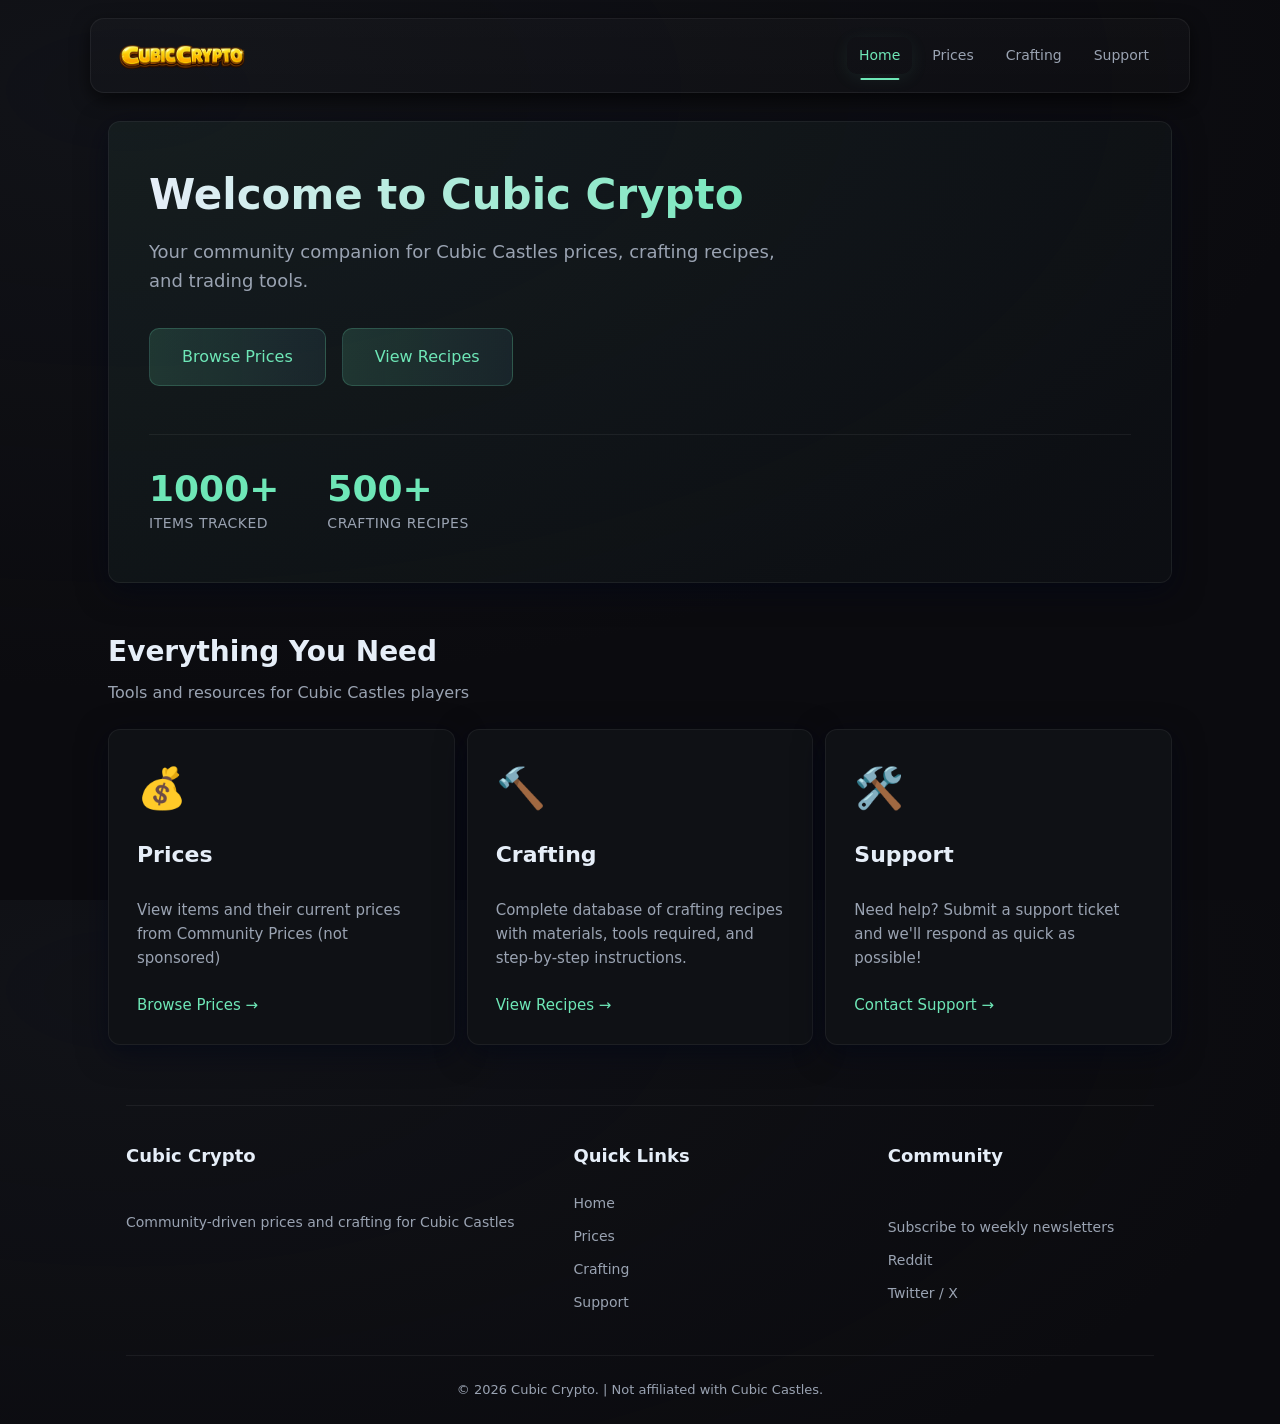
==== index.html @ 2d6f7032 "Footer Fixed" ====
<!DOCTYPE html>
<html lang="en">
<head>
  <meta charset="utf-8"/>
  <meta name="viewport" content="width=device-width,initial-scale=1"/>
  <title>Cubic Crypto - Community Prices & Crafting</title>
  <link rel="icon" href="assets/favicon.png" type="image/png">
  <link rel="stylesheet" href="styles.css"/>
  <script defer src="script.js"></script>
</head>
<body>
  <header class="site-header">
    <a href="#" class="brand"><img src="Cubic_Crypto_2.png" alt="Cubic Crypto PNG"></a>
    <button class="nav-toggle" aria-label="Toggle navigation" aria-expanded="false">
    </button>
    <nav class="nav">
      <a href="index.html" class="active">Home</a>
      <a href="prices.html">Prices</a>
      <a href="craft.html">Crafting</a>
      <a href="contact-support.html">Support</a>
    </nav>
  </header>

  <main class="container">
    <!-- Hero Section -->
    <section class="hero card">
      <div class="hero-content">
        <h1>Welcome to Cubic Crypto</h1>
        <p class="hero-subtitle">Your community companion for Cubic Castles prices, crafting recipes, and trading tools.</p>
        <div class="hero-actions">
          <a href="prices.html" class="btn-primary btn-large">Browse Prices</a>
          <a href="craft.html" class="btn-primary btn-large">View Recipes</a>
        </div>
      </div>
      <div class="hero-stats">
        <div class="stat-item">
          <span class="stat-number">1000+</span>
          <span class="stat-label">Items Tracked</span>
        </div>
        <div class="stat-item">
          <span class="stat-number">500+</span>
          <span class="stat-label">Crafting Recipes</span>
        </div>
      </div>
    </section>

    <!-- Section Title -->
    <div class="section-header">
      <h2>Everything You Need</h2>
      <p class="section-subtitle">Tools and resources for Cubic Castles players</p>
    </div>

    <!-- Features Grid -->
    <section class="grid features-grid">
      <article class="card feature-card">
        <div class="feature-icon">💰</div>
        <h2>Prices</h2>
        <p>View items and their current prices from Community Prices (not sponsored)</p>
        <a href="prices.html" class="card-link">Browse Prices →</a>
      </article>

      <article class="card feature-card">
        <div class="feature-icon">🔨</div>
        <h2>Crafting</h2>
        <p>Complete database of crafting recipes with materials, tools required, and step-by-step instructions.</p>
        <a href="craft.html" class="card-link">View Recipes →</a>
      </article>

      <article class="card feature-card">
        <div class="feature-icon">🛠️</div>
        <h2>Support</h2>
        <p>Need help? Submit a support ticket and we'll respond as quick as possible!</p>
        <a href="contact-support.html" class="card-link">Contact Support →</a>
      </article>
    </section>
  <footer class="site-footer">
    <div class="footer-content">
      <div class="footer-section">
        <h4>Cubic Crypto</h4>
        <br>
        <p>Community-driven prices and crafting for Cubic Castles</p>
      </div>
        <div class="footer-section">
            <h4>Quick Links</h4>
            <a href="index.html">Home</a>
            <a href="prices.html">Prices</a>
            <a href="craft.html">Crafting</a>
            <a href="contact-support.html">Support</a>
        </div>
      <div class="footer-section">
        <h4>Community</h4>
        <br>
        <a href="#">Subscribe to weekly newsletters</a>
        <a href="#">Reddit</a>
        <a href="#">Twitter / X</a>
      </div>
    </div>
    <div class="footer-bottom">
      <span>&copy; 2026 Cubic Crypto. | Not affiliated with Cubic Castles.</span>
    </div>
  </footer>
</body>
</html>
---- styles.css ----
:root{
  --bg: #0b0b0f;
  --card: #0f1115;
  --muted: #9aa3b2;
  --text: #e6eef8;
  --accent: #6ee7b7;
  --accent-2: linear-gradient(90deg,#6ee7b7,#7bd3ff);
  --border: rgba(255,255,255,0.06);
  --radius: 12px;
  --shadow: 0 6px 18px rgba(0,0,0,0.6);
  --glass: linear-gradient(180deg, rgba(255,255,255,0.02), rgba(255,255,255,0.01));
  --success: #10b981;
  --warning: #f59e0b;
  --danger: #ef4444;
}

/* Base Styles */
*{box-sizing:border-box}
html,body{height:100%}
body{
  margin:0;
  font-family: Inter, ui-sans-serif, system-ui, -apple-system, "Segoe UI", Roboto, "Helvetica Neue", Arial;
  background: radial-gradient(1200px 600px at 10% 10%, rgba(34,40,49,0.25), transparent), var(--bg);
  color:var(--text);
  -webkit-font-smoothing:antialiased;
  -moz-osx-font-smoothing:grayscale;
  line-height:1.5;
}

/* Container */
.container{
  max-width:1100px;
  margin:28px auto;
  padding:0 18px;
}

/* Header */
.site-header{
  display:flex;
  align-items:center;
  justify-content:space-between;
  gap:16px;
  padding:18px 28px;
  margin:18px auto 0;
  max-width:1100px;
  border-radius:14px;
  background: linear-gradient(180deg, rgba(255,255,255,0.02), rgba(255,255,255,0.01));
  box-shadow: var(--shadow);
  border:1px solid var(--border);
}
.brand{
  font-weight:700;
  font-size:18px;
  letter-spacing:0.4px;
  color:var(--text);
  text-decoration: none;
}
.brand img{
  height:24px;
  width:auto;
  vertical-align:middle;
}
.nav{
  display:flex;
  gap:8px;
}
.nav a{
  color:var(--muted);
  text-decoration:none;
  padding:8px 12px;
  border-radius:10px;
  transition: all .18s ease;
  font-size:14px;
  position:relative;
  overflow:visible;
}
.nav a:hover{ color:var(--text); background: rgba(255,255,255,0.02); }
.nav a.active{ color:var(--accent); box-shadow: 0 4px 18px rgba(110,231,183,0.08); }
.nav a::after{ 
  content: ''; 
  position:absolute; 
  left:50%; 
  bottom:-6px; 
  transform:translateX(-50%) scaleX(0); 
  width:60%; 
  height:2px; 
  background:var(--accent); 
  border-radius:2px; 
  transition: transform .18s ease; 
  transform-origin:center; 
  opacity:0.95; 
}
.nav a:hover::after, .nav a.active::after{ transform:translateX(-50%) scaleX(1); opacity:1; }

/* Nav Toggle (Hamburger) */
.nav-toggle{ 
  display:none; 
  background:transparent; 
  border:none; 
  padding:6px; 
  width:40px; 
  height:36px; 
  border-radius:8px; 
  cursor:pointer; 
  align-items:center; 
  justify-content:center; 
  flex-direction:column; 
}
.nav-toggle .bar{ 
  display:block; 
  width:18px; 
  height:2px; 
  background:var(--muted); 
  margin:3px 0; 
  border-radius:2px; 
  transition: transform .2s ease, opacity .2s ease; 
}
.nav-toggle.open .bar:nth-child(1){ transform: translateY(6px) rotate(45deg); }
.nav-toggle.open .bar:nth-child(2){ opacity:0; transform: scaleX(0); }
.nav-toggle.open .bar:nth-child(3){ transform: translateY(-6px) rotate(-45deg); }

/* Card */
.card{
  background: var(--card);
  border-radius: var(--radius);
  padding:18px;
  border:1px solid var(--border);
  box-shadow: 0 8px 30px rgba(2,6,23,0.6);
}

/* Section Header */
.section-header {
  margin: 48px 0 24px 0;
}
.section-header h2 {
  margin: 0 0 8px 0;
  font-size: 28px;
  color: var(--text);
}
.section-header .section-subtitle {
  color: var(--muted);
  font-size: 16px;
  margin: 0;
}

/* Hero Section */
.hero {
  padding: 48px 40px !important;
  margin-bottom: 20px;
  background: linear-gradient(135deg, rgba(110,231,183,0.05), rgba(123,211,255,0.02));
}
.hero-content {
  max-width: 650px;
}
.hero-content h1 {
  font-size: 42px;
  margin: 0 0 16px 0;
  line-height: 1.2;
  background: linear-gradient(90deg, var(--text), var(--accent));
  -webkit-background-clip: text;
  -webkit-text-fill-color: transparent;
  background-clip: text;
}
.hero-subtitle {
  font-size: 18px;
  color: var(--muted);
  margin-bottom: 32px;
  line-height: 1.6;
}
.hero-actions {
  display: flex;
  gap: 16px;
  flex-wrap: wrap;
}
.hero-stats {
  display: flex;
  gap: 48px;
  margin-top: 48px;
  padding-top: 36px;
  border-top: 1px solid var(--border);
}
.stat-item {
  display: flex;
  flex-direction: column;
  gap: 6px;
}
.stat-number {
  font-size: 36px;
  font-weight: 700;
  color: var(--accent);
  line-height: 1;
}
.stat-label {
  font-size: 14px;
  color: var(--muted);
  text-transform: uppercase;
  letter-spacing: 0.5px;
}

/* Buttons */
.btn-primary, .btn-secondary{
  padding:10px 20px;
  border-radius:10px;
  border:1px solid var(--border);
  cursor:pointer;
  font-weight:500;
  background:transparent;
  color:var(--text);
  text-decoration: none;
  font-size: 14px;
  transition: all .15s ease;
  display: inline-block;
}
.btn-primary{
  background: linear-gradient(90deg, rgba(110,231,183,0.12), rgba(123,211,255,0.06));
  color:var(--accent);
  border:1px solid rgba(110,231,183,0.18);
}
.btn-secondary{ 
  color:var(--muted);
  background: rgba(255,255,255,0.02);
}
.btn-primary:hover, .btn-secondary:hover{ 
  transform: translateY(-2px); 
  border-color: rgba(110,231,183,0.3);
}
.btn-large {
  padding: 16px 32px !important;
  font-size: 16px !important;
}

/* Features Grid */
.grid {
  display: grid;
  gap: 12px;
}
.features-grid {
  grid-template-columns: repeat(auto-fit, minmax(260px, 1fr));
  margin-top: 10px;
}
.feature-card {
  padding: 28px !important;
  display: flex;
  flex-direction: column;
  transition: transform 0.2s ease, box-shadow 0.2s ease;
}
.feature-card:hover {
  transform: translateY(-4px);
  box-shadow: 0 12px 40px rgba(0,0,0,0.4);
}
.feature-icon {
  font-size: 40px;
  margin-bottom: 20px;
}
.feature-card h2 {
  margin: 0 0 12px 0;
  font-size: 22px;
  color: var(--text);
}
.feature-card p {
  color: var(--muted);
  font-size: 15px;
  line-height: 1.6;
  margin-bottom: 24px;
  flex: 1;
}
.card-link {
  color: var(--accent);
  text-decoration: none;
  font-size: 15px;
  font-weight: 500;
  display: inline-block;
  margin-top: auto;
  transition: transform 0.15s ease;
}
.card-link:hover {
  transform: translateX(4px);
}
.coming-soon {
  display: inline-block;
  padding: 6px 14px;
  background: rgba(245, 158, 11, 0.1);
  color: var(--warning);
  border-radius: 6px;
  font-size: 12px;
  text-transform: uppercase;
  letter-spacing: 0.5px;
  margin-top: auto;
  align-self: flex-start;
  border: 1px solid rgba(245, 158, 11, 0.2);
}

/* Quick Actions Grid */
.quick-actions-grid {
  grid-template-columns: repeat(auto-fit, minmax(280px, 1fr));
}
.quick-action {
  padding: 28px !important;
  transition: transform 0.2s ease;
}
.quick-action:hover {
  transform: translateY(-2px);
}
.quick-action h3 {
  margin: 0 0 12px 0;
  font-size: 20px;
  color: var(--text);
}
.quick-action p {
  color: var(--muted);
  font-size: 15px;
  margin-bottom: 24px;
  line-height: 1.6;
}
.quick-action .btn-secondary {
  display: inline-block;
}

/* Footer */
.site-footer {
  max-width:1100px;
  margin:60px auto 28px;
  padding:0 18px;
}
.footer-content {
  display: grid;
  grid-template-columns: 1.5fr 1fr 1fr;
  gap: 48px;
  padding: 36px 0;
  border-top: 1px solid var(--border);
  border-bottom: 1px solid var(--border);
}
.footer-section h4 {
  color: var(--text);
  margin: 0 0 18px 0;
  font-size: 18px;
}
.footer-section p {
  color: var(--muted);
  font-size: 14px;
  line-height: 1.6;
  margin: 0;
}
.footer-section a {
  display: block;
  color: var(--muted);
  text-decoration: none;
  font-size: 14px;
  padding: 6px 0;
  transition: color 0.15s ease;
}
.footer-section a:hover {
  color: var(--accent);
}
.footer-bottom {
  text-align: center;
  padding: 24px 0;
  color: var(--muted);
  font-size: 13px;
}

/* Page Header (for other pages) */
.page-header{
  margin-bottom: 24px;
}
.page-header h1{
  margin:0 0 8px 0;
  font-size:28px;
}
.header-subtitle{
  color: var(--muted);
  margin: 0 0 16px 0;
  font-size: 15px;
}

/* Search */
.search-wrapper{ position:relative; margin:12px 0 16px 0; }
.search-bar{
  width:100%;
  padding:12px 44px 12px 14px;
  border-radius:10px;
  border:1px solid var(--border);
  background: rgba(255,255,255,0.01);
  color:var(--text);
  font-size:15px;
  box-shadow: inset 0 2px 6px rgba(0,0,0,0.4);
}
.search-bar:focus{ outline:none; border-color: rgba(110,231,183,0.9); }
.search-bar::placeholder{ color: var(--muted); opacity: 0.6; }
.clear-btn{
  position:absolute;
  right:10px;
  top:50%;
  transform:translateY(-50%);
  background:transparent;
  border:none;
  color:var(--muted);
  font-size:20px;
  cursor:pointer;
  padding:6px;
  border-radius:8px;
}
.clear-btn:hover{ color:var(--accent); }

/* Filter Bar */
.filter-bar{
  display: flex;
  flex-wrap: wrap;
  gap: 16px 24px;
  align-items: flex-end;
}
.filter-group{
  display: flex;
  flex-direction: column;
  gap: 6px;
  min-width: 140px;
}
.filter-group label{
  color: var(--muted);
  font-size: 12px;
  text-transform: uppercase;
  letter-spacing: 0.5px;
}
.select{
  padding:8px 10px;
  border-radius:8px;
  background: rgba(255,255,255,0.02);
  color:var(--text);
  border:1px solid var(--border);
  font-size: 14px;
  cursor: pointer;
}
.select:focus{ outline:none; border-color: var(--accent); }
.select option{ background: var(--card); color: var(--text); }

/* Stats Bar */
.stats-bar{
  display: flex;
  align-items: center;
  gap: 8px;
  padding: 12px 0;
  color: var(--muted);
  font-size: 13px;
  border-bottom: 1px solid var(--border);
  margin-bottom: 16px;
}
.stats-divider{ opacity: 0.3; }

/* Compact Price Cards */
#price-grid {
  grid-template-columns: repeat(auto-fill, minmax(180px, 1fr));
  gap: 10px;
}

.item-card{
  display:flex;
  flex-direction:column;
  justify-content:space-between;
  padding:12px !important;
  cursor:pointer;
  transition: transform .12s ease, box-shadow .12s ease, border-color .12s ease;
  border:1px solid transparent;
  background: var(--card);
  border-radius: var(--radius);
  border: 1px solid var(--border);
}
.item-card:hover{ 
  transform: translateY(-4px); 
  box-shadow: 0 10px 30px rgba(0,0,0,0.6); 
  border-color: rgba(110,231,183,0.2);
}
.item-name{ 
  font-weight:600; 
  color:var(--text); 
  margin-bottom:6px;
  font-size: 14px;
}
.item-price{ 
  color:var(--accent); 
  font-size:13px;
  font-weight: 500;
  margin-bottom: 6px;
}
.item-category-badge{
  display: inline-block;
  padding: 2px 8px;
  background: rgba(110,231,183,0.1);
  border-radius: 4px;
  font-size: 10px;
  color: var(--accent);
  margin-top: 4px;
}
.item-status-indicator{
  display: flex;
  align-items: center;
  gap: 4px;
  margin-top: 4px;
  font-size: 12px;
}
.item-status-indicator img{
  width: 14px;
  height: 14px;
}
.item-status-indicator span{
  font-size: 11px;
  text-transform: capitalize;
}

/* Recipe Card */
.recipe-grid {
  grid-template-columns: repeat(auto-fill, minmax(180px, 1fr));
}
.recipe-card{
  padding: 12px;
  cursor: pointer;
  text-decoration: none;
  color: var(--text);
  transition: all .15s ease;
}
.recipe-card:hover{
  transform: translateY(-2px);
  border-color: rgba(110,231,183,0.2);
}
.recipe-name{
  font-weight: 500;
  font-size: 14px;
  margin-bottom: 4px;
}
.recipe-category{
  font-size: 11px;
  color: var(--muted);
}

/* No Results */
.no-results{ 
  color:var(--muted); 
  padding:48px 0; 
  text-align:center;
}

/* Pagination */
.pagination{
  display:flex;
  justify-content:center;
  align-items: center;
  gap:16px;
  margin-top:28px;
}
#page-info{
  color: var(--muted);
  font-size: 14px;
}

/* Modal */
#item-modal{
  border:none;
  padding:0;
  background:transparent;
  max-width: 90vw;
  max-height: 90vh;
}
#item-modal::backdrop{ 
  background: rgba(0,0,0,0.8); 
  backdrop-filter: blur(4px);
}
.modal-card{
  width: min(600px, 90vw);
  padding:0;
  border-radius:16px;
  background: linear-gradient(180deg, rgba(20,25,35,0.98), rgba(15,20,30,0.98));
  border:1px solid var(--border);
  position: relative;
  overflow: hidden;
}
.modal-close{
  position: absolute;
  top: 12px;
  right: 12px;
  background: rgba(255,255,255,0.05);
  border: 1px solid var(--border);
  color: var(--muted);
  width: 36px;
  height: 36px;
  border-radius: 8px;
  display: flex;
  align-items: center;
  justify-content: center;
  cursor: pointer;
  font-size: 20px;
  z-index: 10;
}
.modal-close:hover{
  background: rgba(239,68,68,0.1);
  color: var(--danger);
}
.modal-layout{
  display: flex;
  gap: 0;
}
.modal-image-section{
  flex: 0 0 200px;
  background: rgba(0,0,0,0.2);
  padding: 24px;
  display: flex;
  align-items: center;
  justify-content: center;
  border-right: 1px solid var(--border);
}
.item-image img{
  max-width:100%;
  height:auto;
  max-height: 160px;
  border-radius:8px;
  filter: drop-shadow(0 8px 16px rgba(0,0,0,0.4));
}
.modal-info-section{
  flex: 1;
  padding: 24px;
}
.modal-info-section h2{
  margin:0 0 8px 0;
  font-size: 22px;
  color: #ffffff;
}
.modal-price{
  color: var(--accent);
  font-size: 26px;
  font-weight: 600;
  margin-bottom: 16px;
}
.modal-status{
  display: flex;
  align-items: center;
  margin-bottom: 12px;
  padding: 10px;
  background: rgba(255,255,255,0.02);
  border-radius: 8px;
  border: 1px solid var(--border);
}
.status-icon{
  display: block;
  width: 100%;
  height: 24px;
  object-fit: contain;
}
.modal-category{
  margin-bottom: 20px;
  color: var(--muted);
  font-size: 14px;
}
.modal-actions{
  display:flex;
  justify-content: flex-end;
  margin-top: 20px;
}

/* ============================================ */
/* SUPPORT PAGE STYLES */
/* ============================================ */

.page-header {
  position: relative;
  overflow: hidden;
}
.header-icon {
  font-size: 48px;
  margin-bottom: 16px;
  opacity: 0.8;
}
.page-header h1 {
  margin: 0 0 8px 0;
  font-size: 28px;
  background: linear-gradient(90deg, var(--text), var(--accent));
  -webkit-background-clip: text;
  -webkit-text-fill-color: transparent;
  background-clip: text;
}

.support-card {
  padding: 32px;
  margin-bottom: 24px;
}

.support-form {
  max-width: 100%;
}

.form-group {
  margin-bottom: 28px;
}

.form-group label {
  display: flex;
  align-items: center;
  gap: 8px;
  margin-bottom: 10px;
  color: var(--text);
  font-size: 14px;
  font-weight: 500;
  letter-spacing: 0.3px;
}

.label-icon {
  font-size: 18px;
  opacity: 0.8;
}

.required {
  color: var(--danger);
  margin-left: 4px;
}

.input-wrapper {
  position: relative;
  display: flex;
  align-items: center;
}

.input-wrapper input {
  width: 100%;
  padding: 12px 40px 12px 16px;
  border-radius: 10px;
  border: 1px solid var(--border);
  background: rgba(255, 255, 255, 0.02);
  color: var(--text);
  font-size: 15px;
  transition: all 0.2s ease;
  font-family: inherit;
}

.input-wrapper input:focus {
  outline: none;
  border-color: var(--accent);
  background: rgba(110, 231, 183, 0.02);
  box-shadow: 0 0 0 3px rgba(110, 231, 183, 0.05);
}

.input-wrapper input:valid {
  border-color: rgba(16, 185, 129, 0.3);
}

.input-wrapper input:invalid:not(:placeholder-shown) {
  border-color: rgba(239, 68, 68, 0.3);
}

.input-icon {
  position: absolute;
  right: 16px;
  color: var(--muted);
  font-size: 16px;
  pointer-events: none;
  opacity: 0.5;
  transition: opacity 0.2s ease;
}

.input-wrapper input:focus + .input-icon {
  opacity: 1;
  color: var(--accent);
}

.input-wrapper input:valid + .input-icon {
  opacity: 1;
  color: var(--success);
}

.custom-select-wrapper {
  position: relative;
  width: 100%;
}

.custom-select-wrapper select {
  width: 100%;
  padding: 12px 40px 12px 16px;
  border-radius: 10px;
  border: 1px solid var(--border);
  background: rgba(255, 255, 255, 0.02);
  color: var(--text);
  font-size: 15px;
  font-family: inherit;
  cursor: pointer;
  appearance: none;
  -webkit-appearance: none;
  -moz-appearance: none;
  transition: all 0.2s ease;
}

.custom-select-wrapper select:hover {
  background: rgba(255, 255, 255, 0.04);
  border-color: rgba(110, 231, 183, 0.2);
}

.custom-select-wrapper select:focus {
  outline: none;
  border-color: var(--accent);
  background: rgba(110, 231, 183, 0.02);
  box-shadow: 0 0 0 3px rgba(110, 231, 183, 0.05);
}

.custom-select-wrapper select option {
  background: var(--card);
  color: var(--text);
  padding: 12px;
  font-size: 14px;
}

.select-arrow {
  position: absolute;
  right: 16px;
  top: 50%;
  transform: translateY(-50%);
  color: var(--accent);
  font-size: 12px;
  pointer-events: none;
  opacity: 0.7;
  transition: all 0.2s ease;
}

.custom-select-wrapper select:focus + .select-arrow {
  opacity: 1;
  transform: translateY(-50%) rotate(180deg);
}

.textarea-wrapper textarea {
  width: 100%;
  padding: 16px;
  border-radius: 10px;
  border: 1px solid var(--border);
  background: rgba(255, 255, 255, 0.02);
  color: var(--text);
  font-size: 15px;
  font-family: inherit;
  resize: vertical;
  min-height: 120px;
  transition: all 0.2s ease;
  line-height: 1.6;
}

.textarea-wrapper textarea:focus {
  outline: none;
  border-color: var(--accent);
  background: rgba(110, 231, 183, 0.02);
  box-shadow: 0 0 0 3px rgba(110, 231, 183, 0.05);
}

.textarea-footer {
  display: flex;
  justify-content: space-between;
  align-items: center;
  margin-top: 8px;
}

.min-chars {
  color: var(--warning);
}

/* File Input Styling */
.file-input-wrapper {
  position: relative;
  display: inline-block;
  width: 100%;
}

.file-input-wrapper input[type="file"] {
  position: absolute;
  opacity: 0;
  width: 100%;
  height: 100%;
  cursor: pointer;
}

.file-input-label {
  display: inline-block;
  padding: 12px 20px;
  background: rgba(255, 255, 255, 0.02);
  border: 1px dashed var(--border);
  border-radius: 10px;
  color: var(--muted);
  font-size: 14px;
  cursor: pointer;
  transition: all 0.2s ease;
  text-align: center;
  width: 100%;
}

.file-input-wrapper:hover .file-input-label {
  border-color: var(--accent);
  color: var(--accent);
  background: rgba(110, 231, 183, 0.02);
}

.form-hint {
  display: block;
  margin-top: 6px;
  color: var(--muted);
  font-size: 12px;
  opacity: 0.8;
}

.form-actions {
  display: flex;
  gap: 12px;
  justify-content: flex-end;
  margin-top: 32px;
  padding-top: 24px;
  border-top: 1px solid var(--border);
}

.btn-primary, .btn-secondary {
  display: inline-flex;
  align-items: center;
  gap: 8px;
  padding: 12px 24px;
  border-radius: 10px;
  font-size: 15px;
  font-weight: 500;
  cursor: pointer;
  transition: all 0.2s ease;
  border: 1px solid var(--border);
}

.btn-primary {
  background: linear-gradient(90deg, rgba(110, 231, 183, 0.15), rgba(123, 211, 255, 0.08));
  color: var(--accent);
  border: 1px solid rgba(110, 231, 183, 0.2);
}

.btn-primary:hover {
  transform: translateY(-2px);
  box-shadow: 0 8px 20px rgba(110, 231, 183, 0.1);
  border-color: rgba(110, 231, 183, 0.4);
}

.success-message {
  text-align: center;
  padding: 40px 20px;
  background: rgba(16,185,129,0.1);
  border: 1px solid rgba(16,185,129,0.3);
  color: var(--success);
  border-radius: var(--radius);
}

.success-icon {
  font-size: 64px;
  margin-bottom: 20px;
  animation: bounce 0.6s ease;
}

@keyframes bounce {
  0%, 100% { transform: scale(1); }
  50% { transform: scale(1.1); }
}

.success-message h3 {
  color: var(--success);
  font-size: 24px;
  margin: 0 0 12px 0;
}

.success-message p {
  color: var(--muted);
  margin-bottom: 24px;
  font-size: 15px;
}

.ticket-info {
  display: inline-flex;
  align-items: center;
  gap: 12px;
  padding: 12px 20px;
  background: rgba(110, 231, 183, 0.05);
  border: 1px solid rgba(110, 231, 183, 0.15);
  border-radius: 8px;
  margin-bottom: 24px;
}

.ticket-label {
  color: var(--muted);
  font-size: 14px;
}

.ticket-value {
  color: var(--accent);
  font-family: monospace;
  font-size: 16px;
  font-weight: 600;
  letter-spacing: 1px;
}

.error-message {
  background: rgba(239, 68, 68, 0.08);
  border: 1px solid rgba(239, 68, 68, 0.2);
  color: var(--danger);
  padding: 14px 18px;
  border-radius: 10px;
  margin-bottom: 20px;
  font-size: 14px;
  display: flex;
  align-items: center;
  gap: 10px;
}

.error-message::before {
  content: "⚠️";
  font-size: 18px;
}

.faq-section {
  padding: 28px;
  margin-top: 24px;
}

.faq-section h2 {
  display: flex;
  align-items: center;
  gap: 10px;
  margin: 0 0 24px 0;
  font-size: 22px;
  color: var(--text);
}

.faq-grid {
  display: grid;
  grid-template-columns: repeat(auto-fit, minmax(280px, 1fr));
  gap: 20px;
}

.faq-item {
  padding: 16px;
  background: rgba(255, 255, 255, 0.01);
  border-radius: 10px;
  border: 1px solid var(--border);
  transition: all 0.2s ease;
}

.faq-item:hover {
  background: rgba(255, 255, 255, 0.02);
  border-color: rgba(110, 231, 183, 0.1);
}

.faq-question {
  display: flex;
  align-items: center;
  gap: 10px;
  font-weight: 600;
  color: var(--text);
  margin-bottom: 10px;
  font-size: 15px;
}

.faq-icon {
  font-size: 20px;
  opacity: 0.8;
}

.faq-answer {
  color: var(--muted);
  font-size: 13px;
  line-height: 1.6;
  padding-left: 30px;
}

/* Recipe Detail Page */
.recipe-detail-layout {
  display: flex;
  flex-direction: column;
  gap: 16px;
  margin-top: 16px;
}

.materials-grid {
  display: grid;
  grid-template-columns: repeat(auto-fill, minmax(150px, 1fr));
  gap: 12px;
}

.material-item {
  display: flex;
  align-items: center;
  gap: 12px;
  padding: 12px;
  background: rgba(255,255,255,0.02);
  border-radius: 8px;
  border: 1px solid var(--border);
}

.material-image {
  width: 48px;
  height: 48px;
  object-fit: contain;
  border-radius: 6px;
}

.material-info {
  flex: 1;
}

.material-name {
  font-weight: 500;
  color: var(--text);
}

.material-quantity {
  color: var(--accent);
  font-size: 13px;
  margin-top: 2px;
}

.crafting-grid-container {
  display: flex;
  align-items: center;
  gap: 24px;
  flex-wrap: wrap;
}

.crafting-grid {
  display: grid;
  grid-template-columns: repeat(3, 64px);
  gap: 4px;
  background: rgba(0,0,0,0.2);
  padding: 12px;
  border-radius: 8px;
  border: 1px solid var(--border);
}

.craft-slot {
  width: 64px;
  height: 64px;
  background: rgba(255,255,255,0.02);
  border: 1px solid var(--border);
  border-radius: 4px;
  display: flex;
  align-items: center;
  justify-content: center;
}

.craft-slot img {
  width: 48px;
  height: 48px;
  object-fit: contain;
}

.craft-slot.empty {
  background: rgba(0,0,0,0.1);
}

.crafting-arrow {
  font-size: 32px;
  color: var(--accent);
  font-weight: 300;
}

.crafting-result {
  display: flex;
  flex-direction: column;
  align-items: center;
  gap: 8px;
}

.result-image {
  width: 64px;
  height: 64px;
  object-fit: contain;
}

.result-display {
  display: flex;
  align-items: center;
  gap: 20px;
}

.result-image-large {
  width: 96px;
  height: 96px;
  object-fit: contain;
  border-radius: 8px;
}

.result-details {
  flex: 1;
}

.result-name-large {
  font-size: 20px;
  font-weight: 600;
  color: var(--text);
  margin-bottom: 8px;
}

.result-description {
  color: var(--muted);
  font-size: 14px;
}

/* Focus Visible */
*:focus-visible {
  outline: 2px solid var(--accent);
  outline-offset: 2px;
}

::placeholder {
  color: var(--muted);
  opacity: 0.5;
}

::selection {
  background: rgba(110, 231, 183, 0.2);
  color: var(--text);
}

/* Responsive */
@media (max-width:768px){
  .site-header{ 
    margin:12px 12px 0; 
    padding:12px 16px; 
  }
  .nav-toggle{ display: flex; }
  .nav{
    display: none;
    position: absolute;
    top: 70px;
    left: 12px;
    right: 12px;
    background: var(--card);
    border: 1px solid var(--border);
    border-radius: 12px;
    padding: 12px;
    flex-direction: column;
    z-index: 100;
  }
  .nav.active{ display: flex; }
  .nav a{ padding: 12px; text-align: center; }
  .nav a::after{ display: none; }
  
  .hero { padding: 32px 24px !important; }
  .hero-content h1 { font-size: 32px; }
  .hero-stats { gap: 24px; flex-wrap: wrap; }
  .stat-number { font-size: 28px; }
  
  .footer-content { grid-template-columns: 1fr; gap: 32px; }
  .section-header h2 { font-size: 24px; }
  
  .filter-bar{ flex-direction: column; gap: 12px; }
  .filter-group{ width: 100%; }
  
  .modal-layout{ flex-direction: column; }
  .modal-image-section{ border-right: none; border-bottom: 1px solid var(--border); }
  
  #price-grid { grid-template-columns: repeat(auto-fill, minmax(150px, 1fr)); }
  
  .support-card { padding: 20px; }
  .form-actions { flex-direction: column-reverse; }
  .btn-primary, .btn-secondary { width: 100%; justify-content: center; }
  .faq-grid { grid-template-columns: 1fr; }
  .textarea-footer { flex-direction: column; align-items: flex-start; gap: 4px; }
  
  .crafting-grid-container { flex-direction: column; align-items: flex-start; }
  .crafting-arrow { transform: rotate(90deg); }
  .result-display { flex-direction: column; text-align: center; }
}

@media (max-width:480px){
  .container{ padding: 0 12px; }
  .hero { padding: 24px 18px !important; }
  .hero-content h1 { font-size: 28px; }
  .hero-actions { flex-direction: column; }
  .btn-large { width: 100%; text-align: center; }
  
  .grid { grid-template-columns: 1fr; }
  .features-grid, .quick-actions-grid { grid-template-columns: 1fr; }
  
  .modal-card { width: 95vw; }
  .modal-info-section { padding: 18px; }
  .modal-price { font-size: 22px; }
  
  #price-grid { grid-template-columns: 1fr; }
  
  .support-card { padding: 16px; }
  .header-icon { font-size: 36px; }
  .page-header h1 { font-size: 20px; }
  .custom-select-wrapper select { font-size: 14px; }
  .ticket-info { flex-direction: column; gap: 4px; }
}
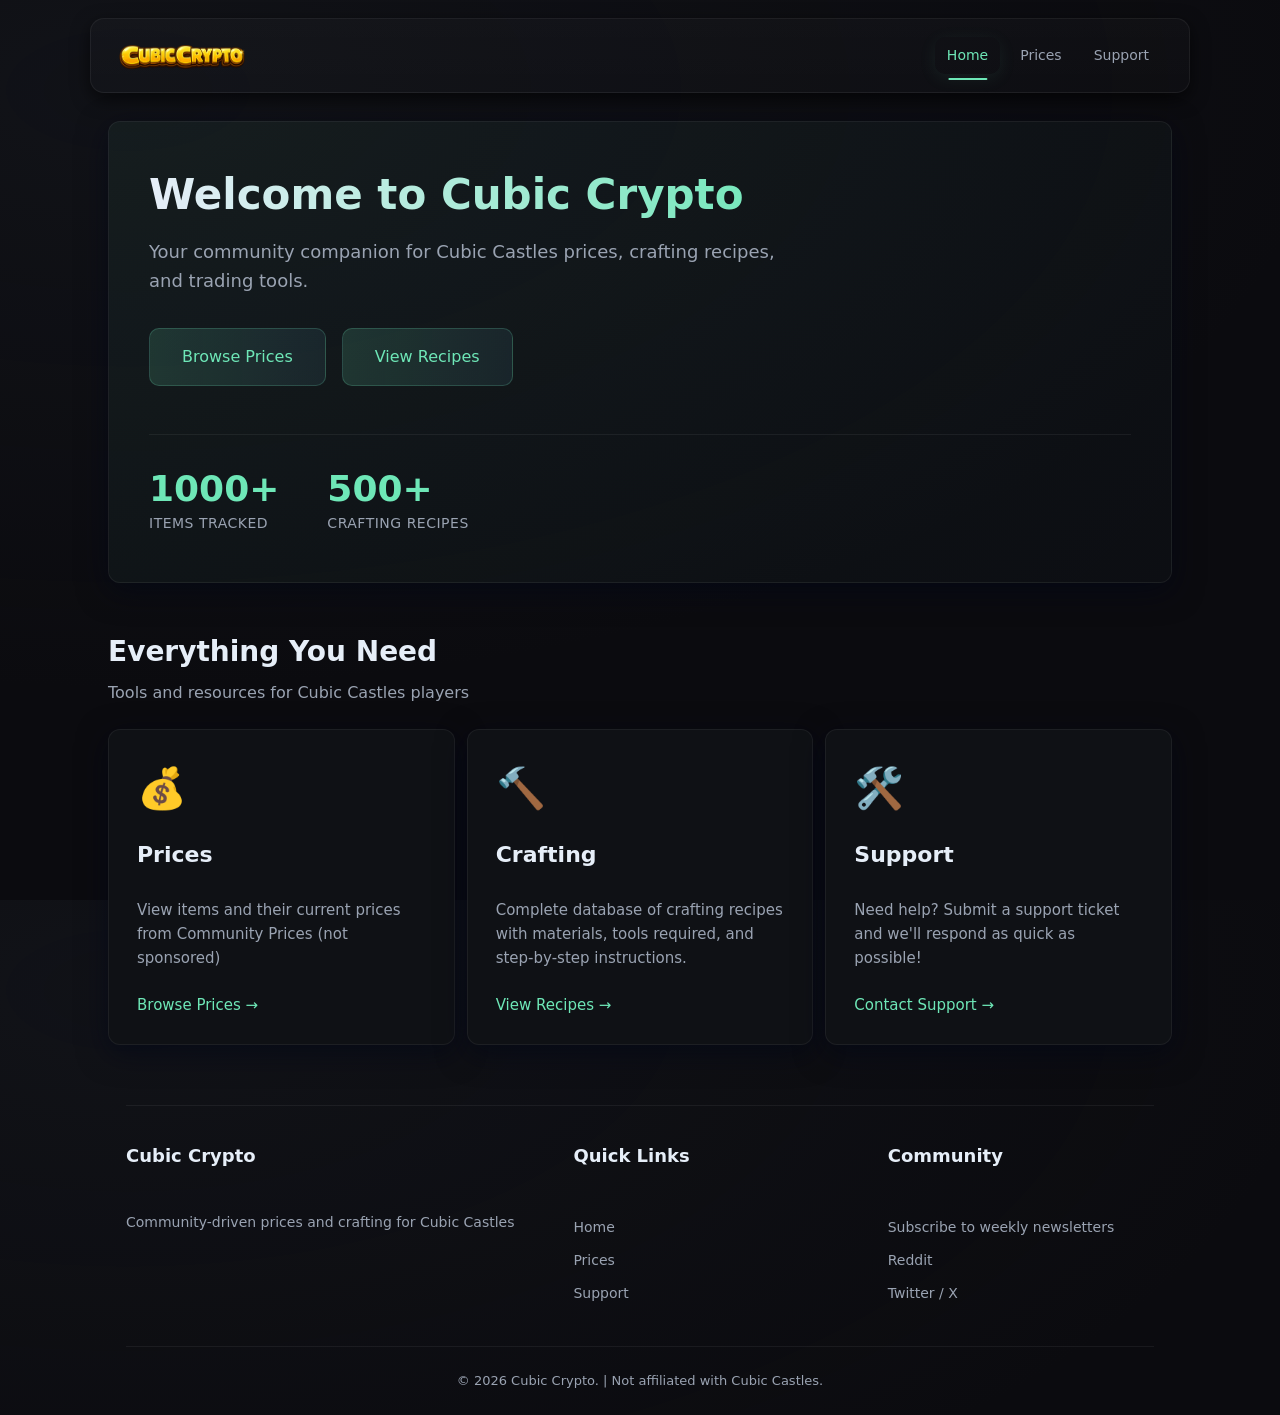
==== commit db92d551: "Update Support forms (goes through google now) and updated footer community links" ====
--- a/index.html
+++ b/index.html
@@ -16,7 +16,6 @@
     <nav class="nav">
       <a href="index.html" class="active">Home</a>
       <a href="prices.html">Prices</a>
-      <a href="craft.html">Crafting</a>
       <a href="contact-support.html">Support</a>
     </nav>
   </header>
@@ -82,17 +81,17 @@
       </div>
         <div class="footer-section">
             <h4>Quick Links</h4>
+            <br>
             <a href="index.html">Home</a>
             <a href="prices.html">Prices</a>
-            <a href="craft.html">Crafting</a>
             <a href="contact-support.html">Support</a>
         </div>
       <div class="footer-section">
         <h4>Community</h4>
         <br>
         <a href="#">Subscribe to weekly newsletters</a>
-        <a href="#">Reddit</a>
-        <a href="#">Twitter / X</a>
+        <a href="https://www.reddit.com/r/CubicCrypto/">Reddit</a>
+        <a href="https://twitter.com/CCrypto88377">Twitter / X</a>
       </div>
     </div>
     <div class="footer-bottom">
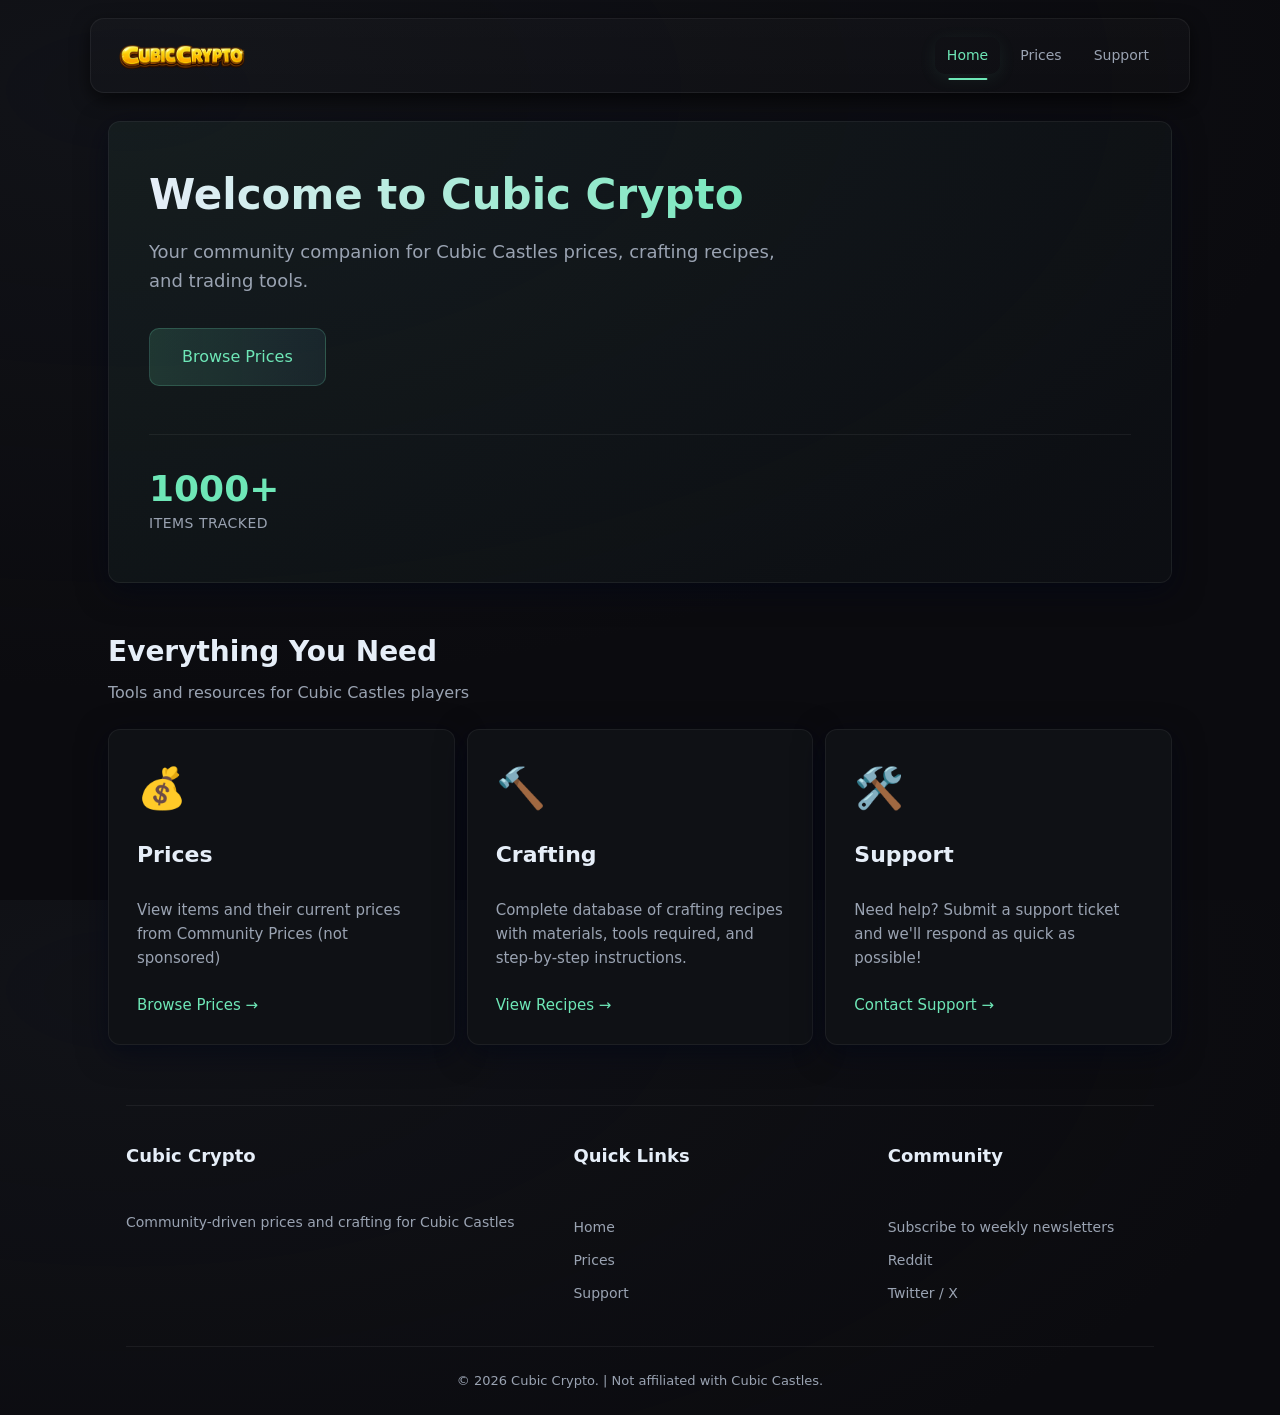
==== commit a6a1a951: "Fixed some issues." ====
--- a/index.html
+++ b/index.html
@@ -10,7 +10,7 @@
 </head>
 <body>
   <header class="site-header">
-    <a href="#" class="brand"><img src="Cubic_Crypto_2.png" alt="Cubic Crypto PNG"></a>
+    <a href="#" class="brand"><img src="Cubic_Crypto.png" alt="Cubic Crypto PNG"></a>
     <button class="nav-toggle" aria-label="Toggle navigation" aria-expanded="false">
     </button>
     <nav class="nav">
@@ -28,7 +28,7 @@
         <p class="hero-subtitle">Your community companion for Cubic Castles prices, crafting recipes, and trading tools.</p>
         <div class="hero-actions">
           <a href="prices.html" class="btn-primary btn-large">Browse Prices</a>
-          <a href="craft.html" class="btn-primary btn-large">View Recipes</a>
+          <!-- <a href="craft.html" class="btn-primary btn-large">View Recipes</a> --> <!-- Crafting - Coming Soon -->
         </div>
       </div>
       <div class="hero-stats">
@@ -36,10 +36,12 @@
           <span class="stat-number">1000+</span>
           <span class="stat-label">Items Tracked</span>
         </div>
+        <!--
         <div class="stat-item">
           <span class="stat-number">500+</span>
           <span class="stat-label">Crafting Recipes</span>
         </div>
+      --> <!-- Crafting - Coming Soon -->
       </div>
     </section>
 
@@ -89,7 +91,7 @@
       <div class="footer-section">
         <h4>Community</h4>
         <br>
-        <a href="#">Subscribe to weekly newsletters</a>
+        <a href="/newsletter.html">Subscribe to weekly newsletters</a>
         <a href="https://www.reddit.com/r/CubicCrypto/">Reddit</a>
         <a href="https://twitter.com/CCrypto88377">Twitter / X</a>
       </div>
@@ -99,4 +101,4 @@
     </div>
   </footer>
 </body>
-</html>+</html>
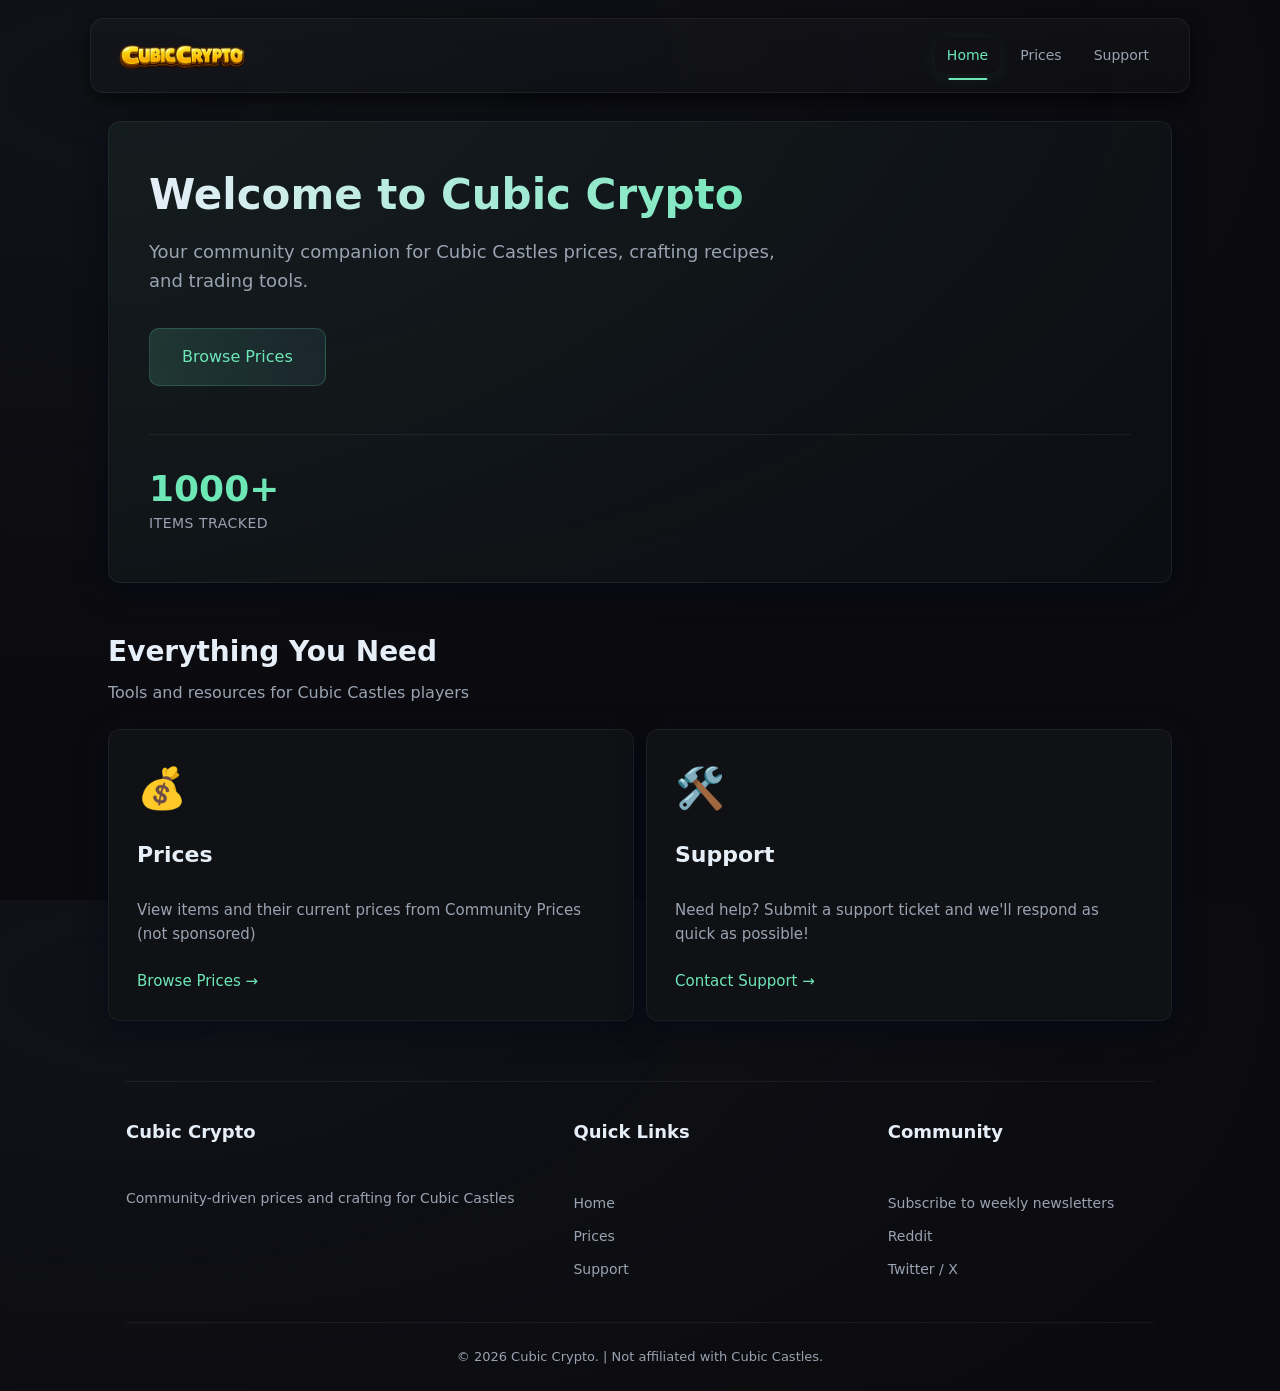
==== commit 479ee325: "Fixed some issues." ====
--- a/index.html
+++ b/index.html
@@ -59,14 +59,14 @@
         <p>View items and their current prices from Community Prices (not sponsored)</p>
         <a href="prices.html" class="card-link">Browse Prices →</a>
       </article>
-
+      <!--
       <article class="card feature-card">
         <div class="feature-icon">🔨</div>
         <h2>Crafting</h2>
         <p>Complete database of crafting recipes with materials, tools required, and step-by-step instructions.</p>
         <a href="craft.html" class="card-link">View Recipes →</a>
       </article>
-
+    --> <!-- Crafting - Coming Soon-->
       <article class="card feature-card">
         <div class="feature-icon">🛠️</div>
         <h2>Support</h2>
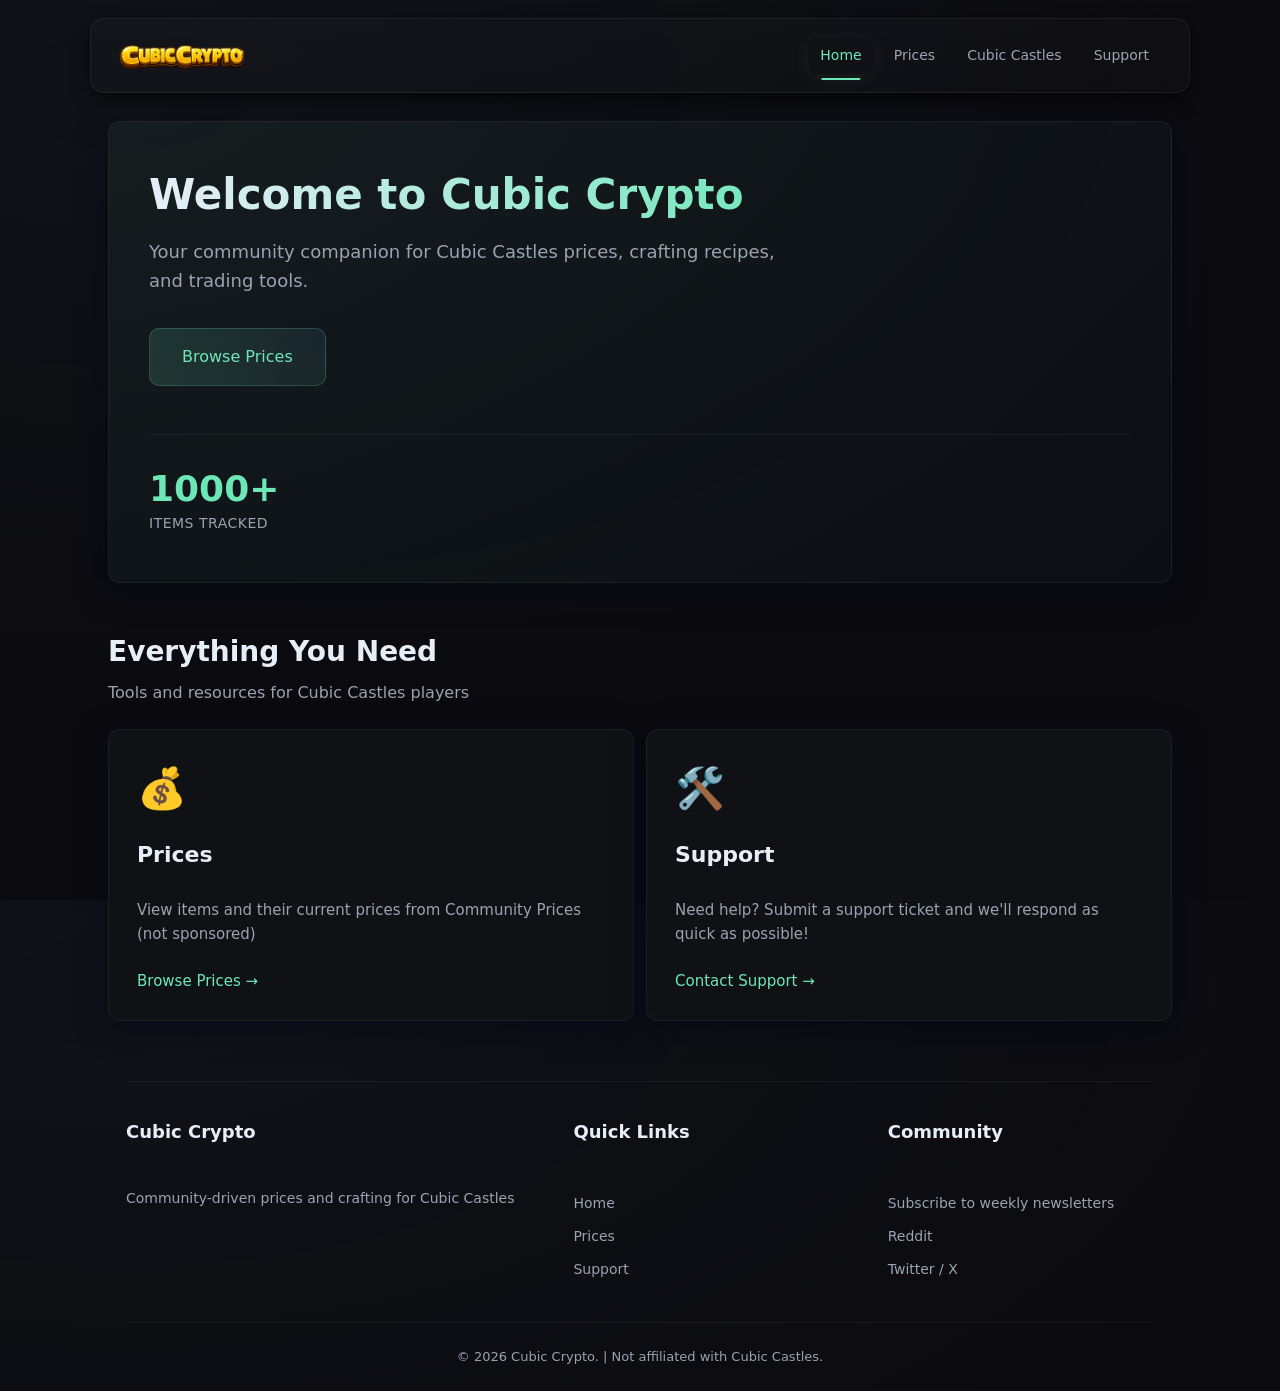
==== commit ec2562b3: "Add link to Cubic Castles in navigation" ====
--- a/index.html
+++ b/index.html
@@ -16,6 +16,7 @@
     <nav class="nav">
       <a href="index.html" class="active">Home</a>
       <a href="prices.html">Prices</a>
+      <a href="cc.html">Cubic Castles</a>
       <a href="contact-support.html">Support</a>
     </nav>
   </header>
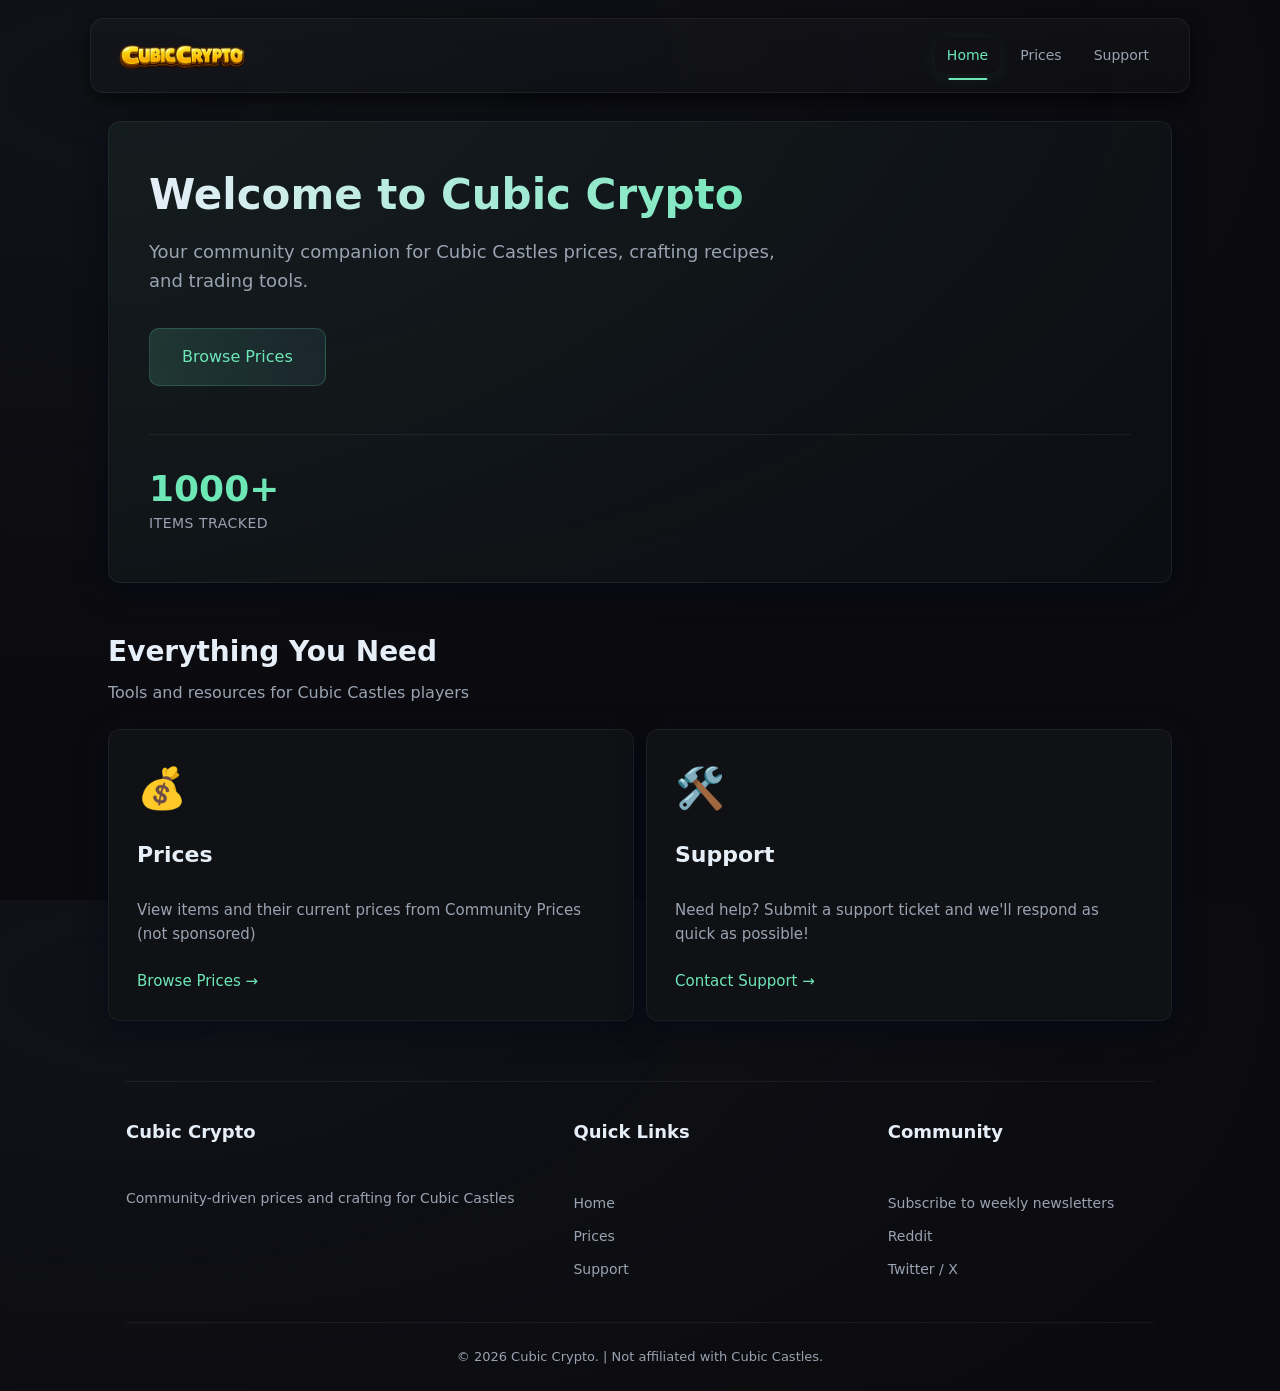
==== commit adac5294: "Remove Cubic Castles link from navigation" ====
--- a/index.html
+++ b/index.html
@@ -16,7 +16,6 @@
     <nav class="nav">
       <a href="index.html" class="active">Home</a>
       <a href="prices.html">Prices</a>
-      <a href="cc.html">Cubic Castles</a>
       <a href="contact-support.html">Support</a>
     </nav>
   </header>
